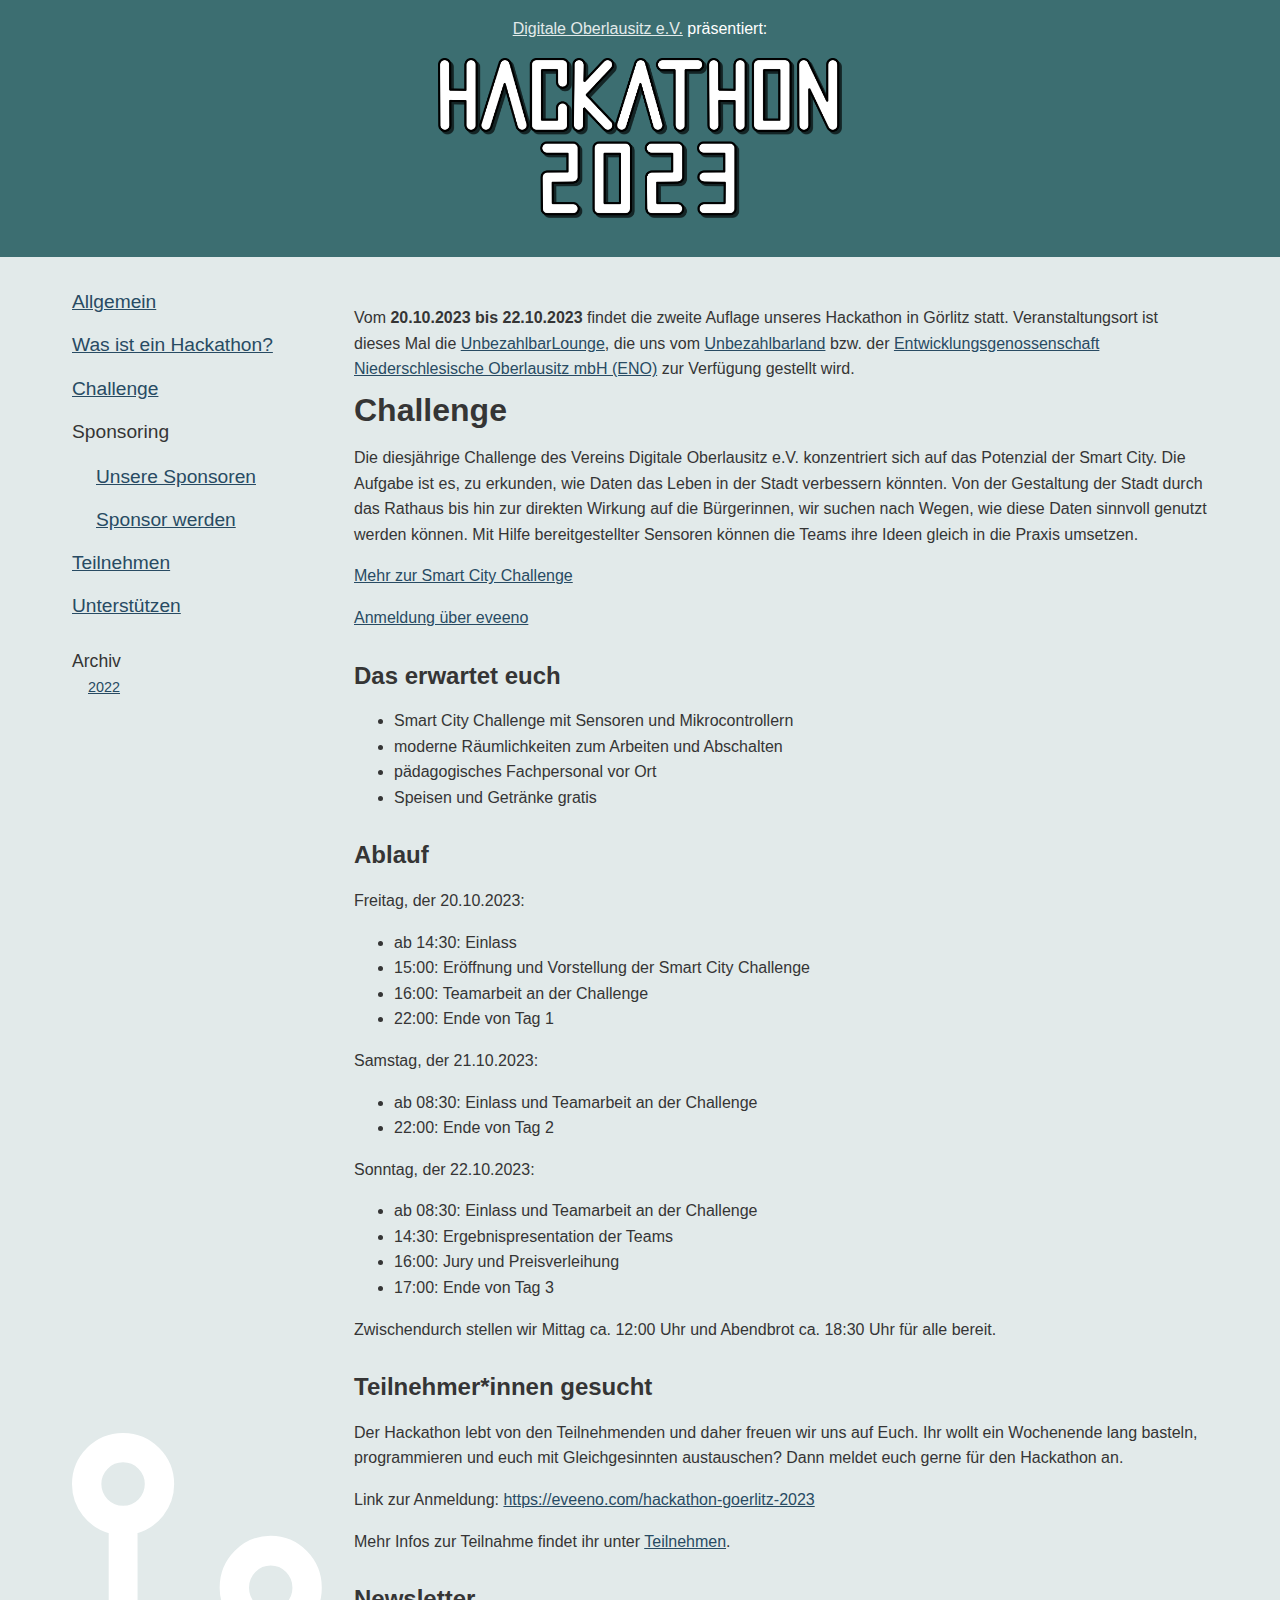
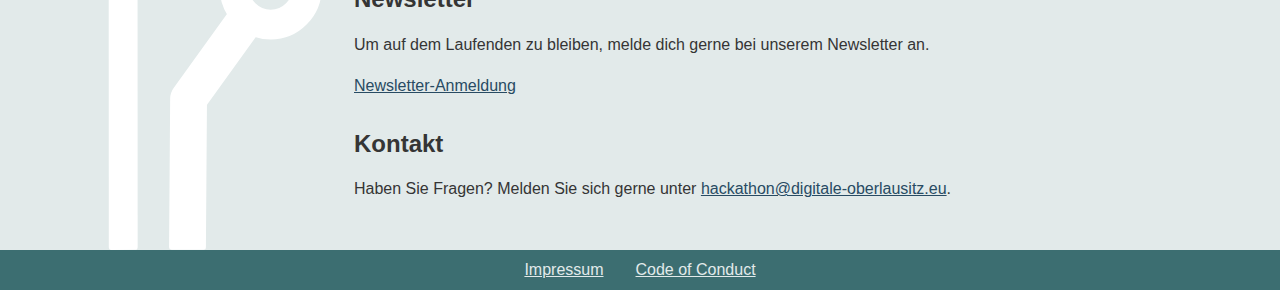
==== index.html @ 3fb42a86 "Deploying to gh-pages from @ DigitaleOberlausitz/hackathon-2023@79c9c4879d180aaaa9f1398568fb7ecb8060" ====
<!DOCTYPE html><html><head><meta charSet="utf-8"/><meta http-equiv="x-ua-compatible" content="ie=edge"/><meta name="viewport" content="width=device-width, initial-scale=1, shrink-to-fit=no"/><meta name="generator" content="Gatsby 5.12.4"/><style data-href="/styles.0b85fcdc86ce0130b034.css" data-identity="gatsby-global-css">.navbar{background-image:url(/leiterbahnen.svg);background-position:bottom;background-repeat:no-repeat}.navbar ul{margin:0;padding:0}.navbar li{list-style:none;margin-bottom:.3em}.navbar a{display:block;font-size:1.2em;height:2em}.navbar li>p{font-size:1.2em;margin-top:0}.navbar li>ul>li{margin-left:1.5em}.navbar .archive a{font-size:.9em}.navbar .archive p{font-size:1.1em;margin-bottom:0}.navbar .archive ul{margin-left:1em}@font-face{font-display:swap;font-family:Roboto Mono;font-style:normal;font-weight:100;src:local("Roboto Mono Thin "),local("Roboto Mono-Thin"),url(/static/roboto-mono-latin-100-7f7e9cd596438fea4b02e3c9b21a92b5.woff2) format("woff2"),url(/static/roboto-mono-latin-100-da65dcd09cdc4863ece2402e959bfe70.woff) format("woff")}@font-face{font-display:swap;font-family:Roboto Mono;font-style:italic;font-weight:100;src:local("Roboto Mono Thin italic"),local("Roboto Mono-Thinitalic"),url(/static/roboto-mono-latin-100italic-d97850bb044fb5584361aa00e3c596f6.woff2) format("woff2"),url(/static/roboto-mono-latin-100italic-16b1558858fe1064b5af8cc6c1c4dbf3.woff) format("woff")}@font-face{font-display:swap;font-family:Roboto Mono;font-style:normal;font-weight:200;src:local("Roboto Mono Extra Light "),local("Roboto Mono-Extra Light"),url(/static/roboto-mono-latin-200-969a44e1b6fc26105bd6fc5cc0c9a3bd.woff2) format("woff2"),url(/static/roboto-mono-latin-200-640f8692dc49a19f15412c3d3cf7ff2f.woff) format("woff")}@font-face{font-display:swap;font-family:Roboto Mono;font-style:italic;font-weight:200;src:local("Roboto Mono Extra Light italic"),local("Roboto Mono-Extra Lightitalic"),url(/static/roboto-mono-latin-200italic-9216be4e13fe7dbe70efe51c7872b1f0.woff2) format("woff2"),url(/static/roboto-mono-latin-200italic-ca100b2be6274105bb160594a4c984e4.woff) format("woff")}@font-face{font-display:swap;font-family:Roboto Mono;font-style:normal;font-weight:300;src:local("Roboto Mono Light "),local("Roboto Mono-Light"),url(/static/roboto-mono-latin-300-bfe6eaec56c141a0bd7227262d1e249e.woff2) format("woff2"),url(/static/roboto-mono-latin-300-2900d24e7347deaf65cd76c5294d5bc4.woff) format("woff")}@font-face{font-display:swap;font-family:Roboto Mono;font-style:italic;font-weight:300;src:local("Roboto Mono Light italic"),local("Roboto Mono-Lightitalic"),url(/static/roboto-mono-latin-300italic-cc9e42999888377183f88eb10cf2919d.woff2) format("woff2"),url(/static/roboto-mono-latin-300italic-24a9d3bbf9b715214bf5e83e33574b56.woff) format("woff")}@font-face{font-display:swap;font-family:Roboto Mono;font-style:normal;font-weight:400;src:local("Roboto Mono Regular "),local("Roboto Mono-Regular"),url(/static/roboto-mono-latin-400-535bc89d4af715503b01afd761501e58.woff2) format("woff2"),url(/static/roboto-mono-latin-400-498042b7fe9cd07b4fd11a0965093e55.woff) format("woff")}@font-face{font-display:swap;font-family:Roboto Mono;font-style:italic;font-weight:400;src:local("Roboto Mono Regular italic"),local("Roboto Mono-Regularitalic"),url(/static/roboto-mono-latin-400italic-b39a11f9a6107e57a21f0c399cd3218b.woff2) format("woff2"),url(/static/roboto-mono-latin-400italic-1ce08cfde36c0d81af5b60c1a4ab895e.woff) format("woff")}@font-face{font-display:swap;font-family:Roboto Mono;font-style:normal;font-weight:500;src:local("Roboto Mono Medium "),local("Roboto Mono-Medium"),url(/static/roboto-mono-latin-500-c1f17364fee75703a7eefdc41120adcc.woff2) format("woff2"),url(/static/roboto-mono-latin-500-2ed4651232a34d737777674fb9b2dbf7.woff) format("woff")}@font-face{font-display:swap;font-family:Roboto Mono;font-style:italic;font-weight:500;src:local("Roboto Mono Medium italic"),local("Roboto Mono-Mediumitalic"),url(/static/roboto-mono-latin-500italic-51aa168dd4ba03bd83f0a799c11a705d.woff2) format("woff2"),url(/static/roboto-mono-latin-500italic-79f21d796f266ce0ea70e74a7fc7b11b.woff) format("woff")}@font-face{font-display:swap;font-family:Roboto Mono;font-style:normal;font-weight:600;src:local("Roboto Mono SemiBold "),local("Roboto Mono-SemiBold"),url(/static/roboto-mono-latin-600-ff2c5c919a01e9ddda8532d1a8bbb4c9.woff2) format("woff2"),url(/static/roboto-mono-latin-600-bbbf6951525a78fff340f2c42c3ba853.woff) format("woff")}@font-face{font-display:swap;font-family:Roboto Mono;font-style:italic;font-weight:600;src:local("Roboto Mono SemiBold italic"),local("Roboto Mono-SemiBolditalic"),url(/static/roboto-mono-latin-600italic-53b43867955fbecc811a82030cefe8a4.woff2) format("woff2"),url(/static/roboto-mono-latin-600italic-213eedde97d22010287cf492a821e563.woff) format("woff")}@font-face{font-display:swap;font-family:Roboto Mono;font-style:normal;font-weight:700;src:local("Roboto Mono Bold "),local("Roboto Mono-Bold"),url(/static/roboto-mono-latin-700-c5c3959c04004102ea46462160ada846.woff2) format("woff2"),url(/static/roboto-mono-latin-700-eba647ae67ba7dc20f05d588ba823ded.woff) format("woff")}@font-face{font-display:swap;font-family:Roboto Mono;font-style:italic;font-weight:700;src:local("Roboto Mono Bold italic"),local("Roboto Mono-Bolditalic"),url(/static/roboto-mono-latin-700italic-bc628a95b5026af0df2ce793f7d71106.woff2) format("woff2"),url(/static/roboto-mono-latin-700italic-bf4b4e73015a3066da91b7f394a6ff70.woff) format("woff")}:root{--color-light:#fff;--color-light-medium:#e2eaea;--color-medium:#c4d4d4;--color-highlight-medium:#3c6e71;--color-highlight-dark:#284b63;--color-dark:#353535;--color-bg:var(--color-light);--color-bg-content:var(--color-light-medium);--color-font-dark:var(--color-dark);--color-font-light:#fff;--color-link-dark:var(--color-highlight-dark);--color-link-dark-hover:var(--color-dark);--color-link-light:var(--color-light-medium);--color-link-light-hover:var(--color-medium)}html{overflow-y:scroll}body{-webkit-font-smoothing:antialiased;-moz-osx-font-smoothing:grayscale;background-color:var(--color-bg-content);color:var(--color-font-dark);font-family:-apple-system,BlinkMacSystemFont,Segoe UI,Roboto,Oxygen,Ubuntu,Cantarell,Fira Sans,Droid Sans,Helvetica Neue,sans-serif;height:100vh;line-height:160%;margin:0}a{color:var(--color-link-dark)}a:hover{color:var(--color-link-dark-hover)}code{font-family:source-code-pro,Menlo,Monaco,Consolas,Courier New,monospace}h1{margin-top:0}h2,h3,h4,h5,h6{margin-top:2rem}.App{display:flex;flex-direction:column;height:100vh}.dark{background-color:var(--color-highlight-medium);color:var(--color-font-light)}.dark a{color:var(--color-link-light)}.dark a:hover{color:var(--color-link-light-hover)}.header{padding-bottom:var(--common-space)}.title{text-align:center}.title p a{text-decoration:underline}.title a{text-decoration:none}.title #hackathon-logo{height:10em}.content{background-color:var(--color-bg-content);color:var(--color-font-dark);flex-grow:1;padding:var(--common-space)}.Markdown{display:inline-block;height:100%}#hackathon_headline{height:150px}.navbar{margin-left:var(--common-space);margin-top:var(--common-space)}.footer,.footer-content{align-items:center;display:flex}.footer{flex-direction:column;width:100%}.footer-content>a{margin-left:1rem;margin-right:1rem}@media screen and (max-width:800px){.App{--common-space:0.5em}.header{align-items:center;display:flex;flex-direction:column;padding-bottom:var(--common-space);width:100%}.navbar{background:none!important}.footer-content{height:2em}}@media screen and (min-width:800px){.App{--common-space:2em}.header{align-items:center;display:flex;flex-direction:column;width:100%}.main{display:flex;flex-grow:1;margin-left:auto;margin-right:auto;max-width:1200px;width:min(1200px,100%)}.navbar{min-width:250px}.footer-content{height:2.5em}}.SponsoringContractForm{display:grid;grid-template-columns:16rem 1fr}.SponsoringContractForm div{margin:.5rem}.SponsoringContractForm .label{text-align:right}.SponsoringContractForm input,.SponsoringContractForm select,.SponsoringContractForm textarea{width:100%}.SponsoringContractForm button{padding:.5rem}.SponsoringContractForm .ziszoshyfgonpumkyn{position:absolute;right:10000px}.sponsor-details{border-bottom:1px solid #ccc;margin-bottom:4em;margin-left:2em}.sponsor-details a{text-decoration:none}.sponsor-details p{font-size:1.5em;margin-top:.5em}.sponsor-details img{max-height:150px;max-width:400px}.sponsor-overview{margin-top:4em}.sponsor-overview h2{margin-bottom:1.5em}</style><style>.gatsby-image-wrapper{position:relative;overflow:hidden}.gatsby-image-wrapper picture.object-fit-polyfill{position:static!important}.gatsby-image-wrapper img{bottom:0;height:100%;left:0;margin:0;max-width:none;padding:0;position:absolute;right:0;top:0;width:100%;object-fit:cover}.gatsby-image-wrapper [data-main-image]{opacity:0;transform:translateZ(0);transition:opacity .25s linear;will-change:opacity}.gatsby-image-wrapper-constrained{display:inline-block;vertical-align:top}</style><noscript><style>.gatsby-image-wrapper noscript [data-main-image]{opacity:1!important}.gatsby-image-wrapper [data-placeholder-image]{opacity:0!important}</style></noscript><script type="module">const e="undefined"!=typeof HTMLImageElement&&"loading"in HTMLImageElement.prototype;e&&document.body.addEventListener("load",(function(e){const t=e.target;if(void 0===t.dataset.mainImage)return;if(void 0===t.dataset.gatsbyImageSsr)return;let a=null,n=t;for(;null===a&&n;)void 0!==n.parentNode.dataset.gatsbyImageWrapper&&(a=n.parentNode),n=n.parentNode;const o=a.querySelector("[data-placeholder-image]"),r=new Image;r.src=t.currentSrc,r.decode().catch((()=>{})).then((()=>{t.style.opacity=1,o&&(o.style.opacity=0,o.style.transition="opacity 500ms linear")}))}),!0);</script><link rel="sitemap" type="application/xml" href="/sitemap-index.xml"/><link rel="icon" href="/favicon-32x32.png?v=abb364b8c35ab5cf0e21416b8a2cde4a" type="image/png"/><link rel="manifest" href="/manifest.webmanifest" crossorigin="anonymous"/><link rel="apple-touch-icon" sizes="48x48" href="/icons/icon-48x48.png?v=abb364b8c35ab5cf0e21416b8a2cde4a"/><link rel="apple-touch-icon" sizes="72x72" href="/icons/icon-72x72.png?v=abb364b8c35ab5cf0e21416b8a2cde4a"/><link rel="apple-touch-icon" sizes="96x96" href="/icons/icon-96x96.png?v=abb364b8c35ab5cf0e21416b8a2cde4a"/><link rel="apple-touch-icon" sizes="144x144" href="/icons/icon-144x144.png?v=abb364b8c35ab5cf0e21416b8a2cde4a"/><link rel="apple-touch-icon" sizes="192x192" href="/icons/icon-192x192.png?v=abb364b8c35ab5cf0e21416b8a2cde4a"/><link rel="apple-touch-icon" sizes="256x256" href="/icons/icon-256x256.png?v=abb364b8c35ab5cf0e21416b8a2cde4a"/><link rel="apple-touch-icon" sizes="384x384" href="/icons/icon-384x384.png?v=abb364b8c35ab5cf0e21416b8a2cde4a"/><link rel="apple-touch-icon" sizes="512x512" href="/icons/icon-512x512.png?v=abb364b8c35ab5cf0e21416b8a2cde4a"/><title data-gatsby-head="true">Home</title></head><body><div id="___gatsby"><div style="outline:none" tabindex="-1" id="gatsby-focus-wrapper"><div class="App"><div class="header dark"><div class="title"><p><a href="https://www.digitale-oberlausitz.eu">Digitale Oberlausitz e.V.</a> präsentiert:</p><a aria-current="page" class="" href="/"><img id="hackathon-logo" alt="Hackathon 2023 Home" src="/hackathon2023-schriftzug.svg"/></a></div></div><div class="main"><div class="navbar"><ul><li><a aria-current="page" class="" href="/">Allgemein</a></li><li><a href="/what-is-a-hackathon/">Was ist ein Hackathon?</a></li><li><a href="/challenges/">Challenge</a></li><li><p>Sponsoring</p><ul><li><a href="/sponsors/">Unsere Sponsoren</a></li><li><a href="/sponsoring/">Sponsor werden</a></li></ul></li><li><a href="/participate/">Teilnehmen</a></li><li><a href="/support/">Unterstützen</a></li></ul><div class="archive"><p>Archiv</p><ul><li><a href="https://hackathon2022.digitale-oberlausitz.eu">2022</a></li></ul></div></div><main class="content"><div><p>Vom <strong>20.10.2023 bis 22.10.2023</strong> findet die zweite Auflage unseres Hackathon in Görlitz statt. Veranstaltungsort ist
dieses Mal die <a href="https://unbezahlbar.land/lounge">UnbezahlbarLounge</a>, die uns vom
<a href="https://unbezahlbar.land/">Unbezahlbarland</a> bzw. der
<a href="https://wirtschaft-goerlitz.de/">Entwicklungsgenossenschaft Niederschlesische Oberlausitz mbH (ENO)</a> zur Verfügung
gestellt wird.</p>
<h1>Challenge</h1>
<p>Die diesjährige Challenge des Vereins Digitale Oberlausitz e.V. konzentriert sich auf das Potenzial der Smart City. Die Aufgabe ist es, zu erkunden, wie Daten das Leben in der Stadt verbessern könnten. Von der Gestaltung der Stadt durch das Rathaus bis hin zur direkten Wirkung auf die Bürgerinnen, wir suchen nach Wegen, wie diese Daten sinnvoll genutzt werden können. Mit Hilfe bereitgestellter Sensoren können die Teams ihre Ideen gleich in die Praxis umsetzen.</p>
<p><a href="/challenges">Mehr zur Smart City Challenge</a></p>
<p><a href="https://eveeno.com/hackathon-goerlitz-2023">Anmeldung über eveeno</a></p>
<h2>Das erwartet euch</h2>
<ul>
<li>Smart City Challenge mit Sensoren und Mikrocontrollern</li>
<li>moderne Räumlichkeiten zum Arbeiten und Abschalten</li>
<li>pädagogisches Fachpersonal vor Ort</li>
<li>Speisen und Getränke gratis</li>
</ul>
<h2>Ablauf</h2>
<p>Freitag, der 20.10.2023:</p>
<ul>
<li>ab 14:30: Einlass</li>
<li>15:00: Eröffnung und Vorstellung der Smart City Challenge</li>
<li>16:00: Teamarbeit an der Challenge</li>
<li>22:00: Ende von Tag 1</li>
</ul>
<p>Samstag, der 21.10.2023:</p>
<ul>
<li>ab 08:30: Einlass und Teamarbeit an der Challenge</li>
<li>22:00: Ende von Tag 2</li>
</ul>
<p>Sonntag, der 22.10.2023:</p>
<ul>
<li>ab 08:30: Einlass und Teamarbeit an der Challenge</li>
<li>14:30: Ergebnispresentation der Teams</li>
<li>16:00: Jury und Preisverleihung</li>
<li>17:00: Ende von Tag 3</li>
</ul>
<p>Zwischendurch stellen wir Mittag ca. 12:00 Uhr und Abendbrot ca. 18:30 Uhr für alle bereit.</p>
<h2>Teilnehmer*innen gesucht</h2>
<p>Der Hackathon lebt von den Teilnehmenden und daher freuen wir uns auf Euch. Ihr wollt ein Wochenende lang basteln,
programmieren und euch mit Gleichgesinnten austauschen? Dann meldet euch gerne für den Hackathon an.</p>
<p>Link zur Anmeldung: <a href="https://eveeno.com/hackathon-goerlitz-2023">https://eveeno.com/hackathon-goerlitz-2023</a></p>
<p>Mehr Infos zur Teilnahme findet ihr unter <a href="/participate">Teilnehmen</a>.</p>
<h2>Newsletter</h2>
<p>Um auf dem Laufenden zu bleiben, melde dich gerne bei unserem Newsletter an.</p>
<p><a href="https://mailchi.mp/26ea828e4a83/newsletter-hackathon">Newsletter-Anmeldung</a></p>
<h2>Kontakt</h2>
<p>Haben Sie Fragen? Melden Sie sich gerne unter
<a href="mailto:hackathon@digitale-oberlausitz.eu">hackathon@digitale-oberlausitz.eu</a>.</p></div></main></div><div class="footer dark"><div class="footer-content"><a href="/impressum/">Impressum</a><a href="/code-of-conduct/">Code of Conduct</a></div></div></div></div><div id="gatsby-announcer" style="position:absolute;top:0;width:1px;height:1px;padding:0;overflow:hidden;clip:rect(0, 0, 0, 0);white-space:nowrap;border:0" aria-live="assertive" aria-atomic="true"></div></div><script id="gatsby-script-loader">/*<![CDATA[*/window.pagePath="/";/*]]>*/</script><!-- slice-start id="_gatsby-scripts-1" -->
          <script
            id="gatsby-chunk-mapping"
          >
            window.___chunkMapping="{\"app\":[\"/app-ab08988e958911e947ce.js\"],\"component---src-pages-404-tsx\":[\"/component---src-pages-404-tsx-eeb9b9e1030da69687a2.js\"],\"component---src-pages-markdown-remark-frontmatter-slug-tsx\":[\"/component---src-pages-markdown-remark-frontmatter-slug-tsx-869ce36609fd9b91edef.js\"],\"component---src-pages-sponsoring-tsx\":[\"/component---src-pages-sponsoring-tsx-2167eff42ae04c4696bc.js\"],\"component---src-pages-sponsors-tsx\":[\"/component---src-pages-sponsors-tsx-dbf1e0f964de7a55729f.js\"]}";
          </script>
        <script>window.___webpackCompilationHash="f738402d5540a854550d";</script><script src="/webpack-runtime-9e0f865847a0d5c35f02.js" async></script><script src="/framework-be363babb05343732aa1.js" async></script><script src="/app-ab08988e958911e947ce.js" async></script><!-- slice-end id="_gatsby-scripts-1" --></body></html>
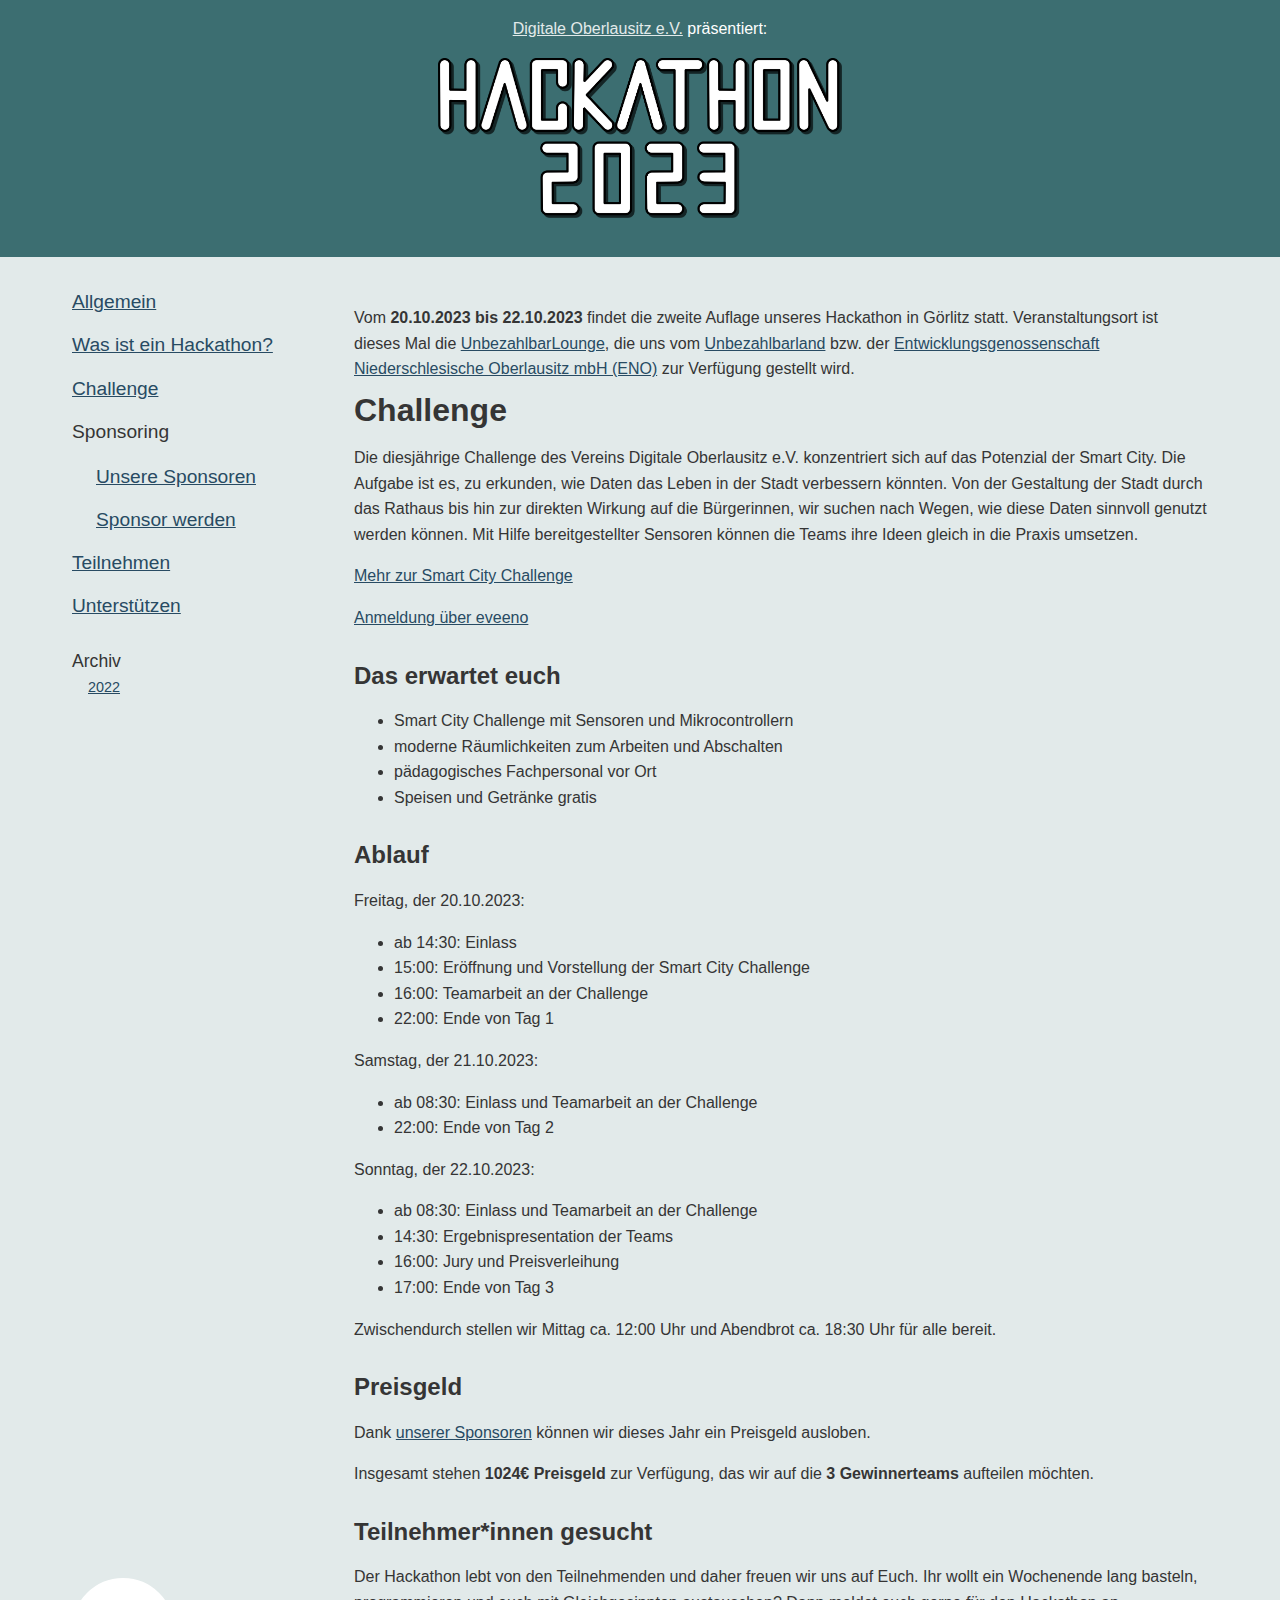
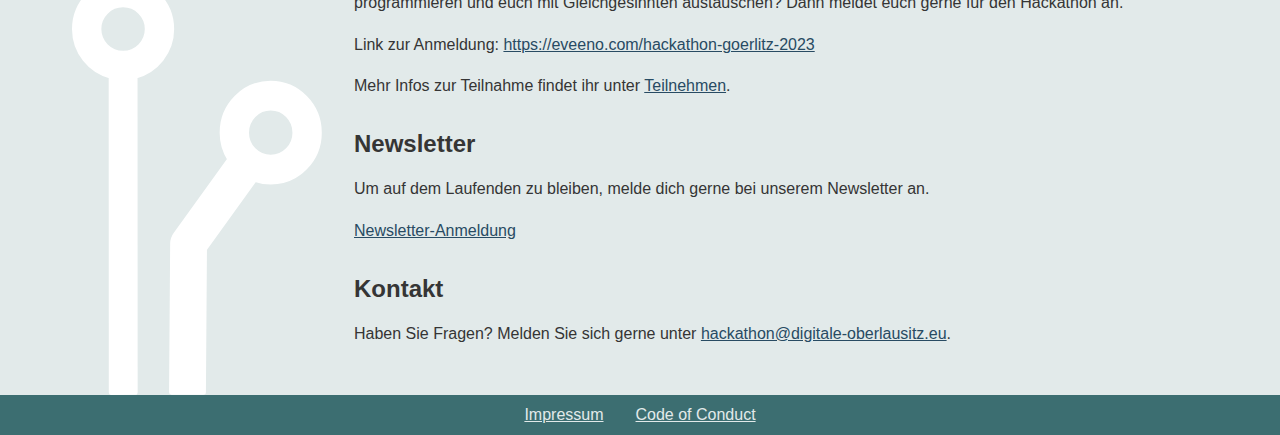
==== commit 78bfaa01: "Deploying to gh-pages from @ DigitaleOberlausitz/hackathon-2023@05f51297e3b5f7698b285b09d349e104e1b0" ====
--- a/index.html
+++ b/index.html
@@ -35,6 +35,9 @@
 <li>17:00: Ende von Tag 3</li>
 </ul>
 <p>Zwischendurch stellen wir Mittag ca. 12:00 Uhr und Abendbrot ca. 18:30 Uhr für alle bereit.</p>
+<h2>Preisgeld</h2>
+<p>Dank <a href="/sponsors">unserer Sponsoren</a> können wir dieses Jahr ein Preisgeld ausloben.</p>
+<p>Insgesamt stehen <strong>1024€ Preisgeld</strong> zur Verfügung, das wir auf die <strong>3 Gewinnerteams</strong> aufteilen möchten.</p>
 <h2>Teilnehmer*innen gesucht</h2>
 <p>Der Hackathon lebt von den Teilnehmenden und daher freuen wir uns auf Euch. Ihr wollt ein Wochenende lang basteln,
 programmieren und euch mit Gleichgesinnten austauschen? Dann meldet euch gerne für den Hackathon an.</p>
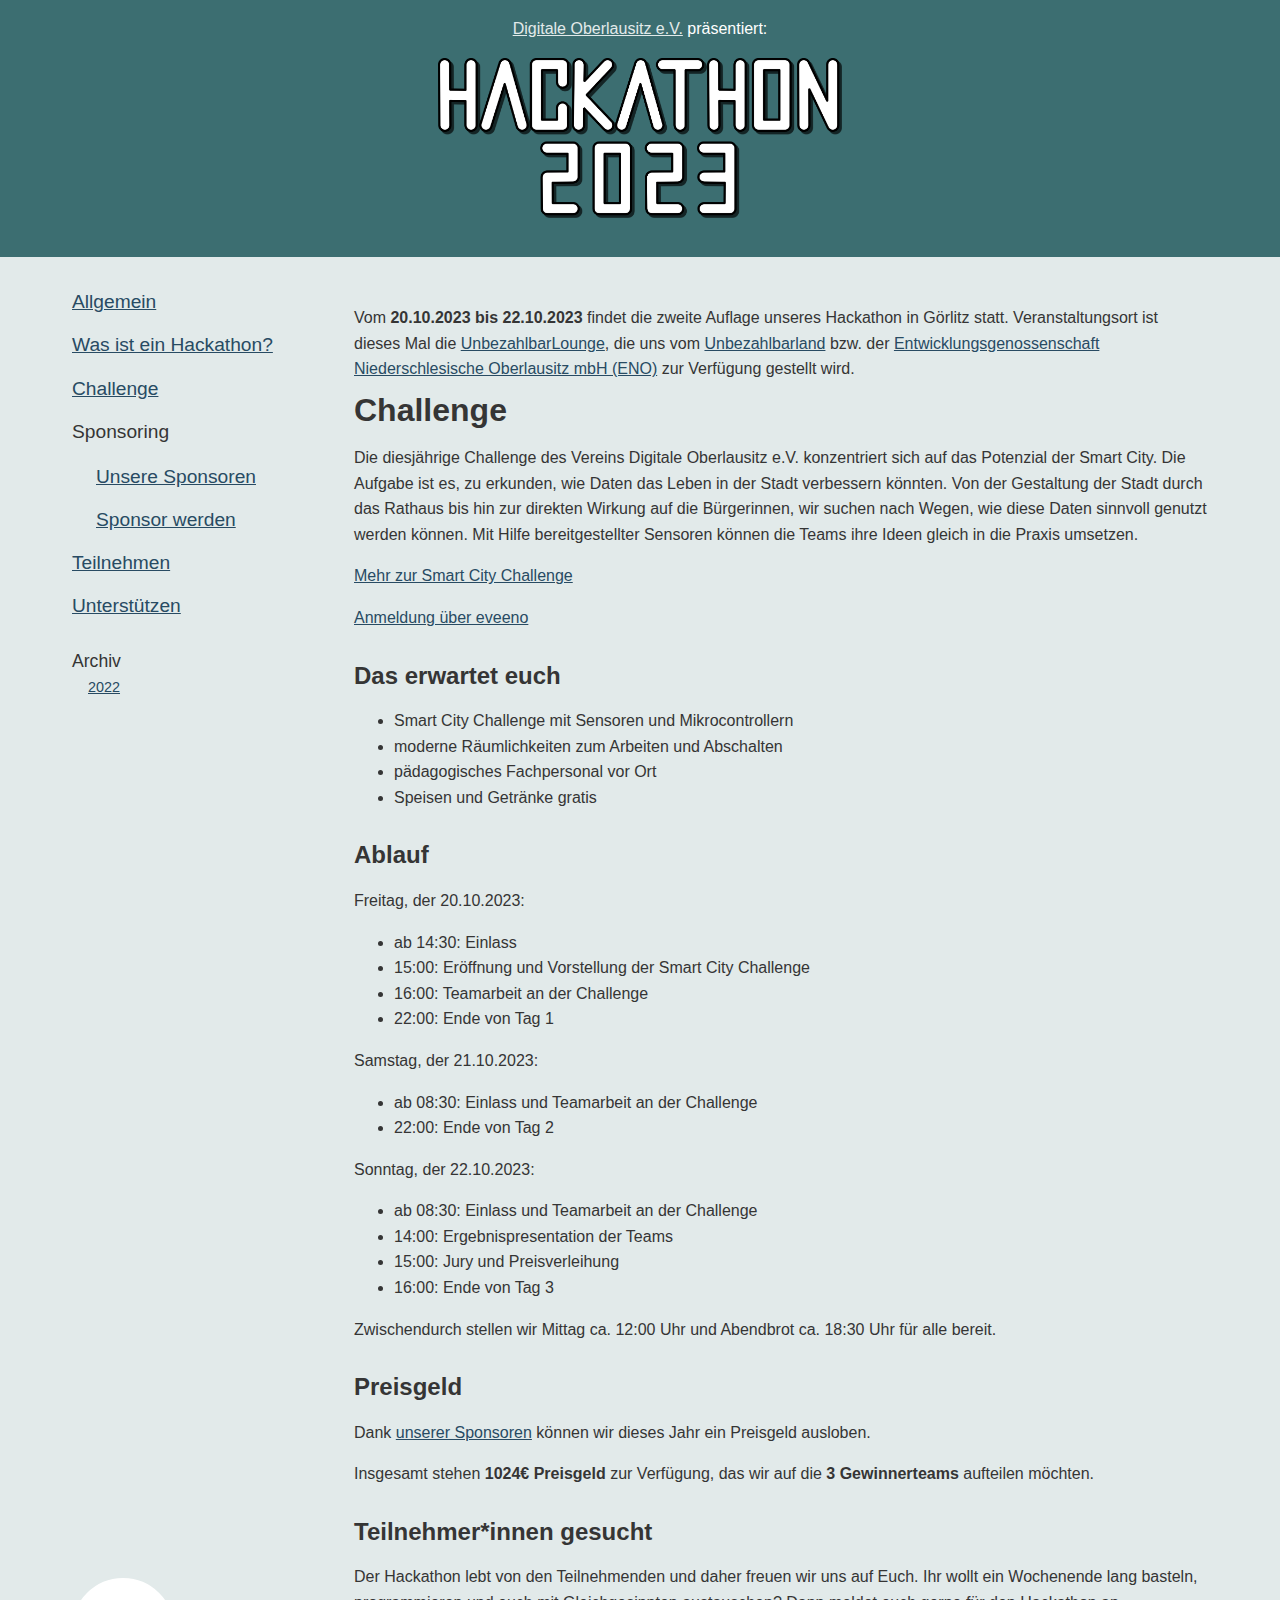
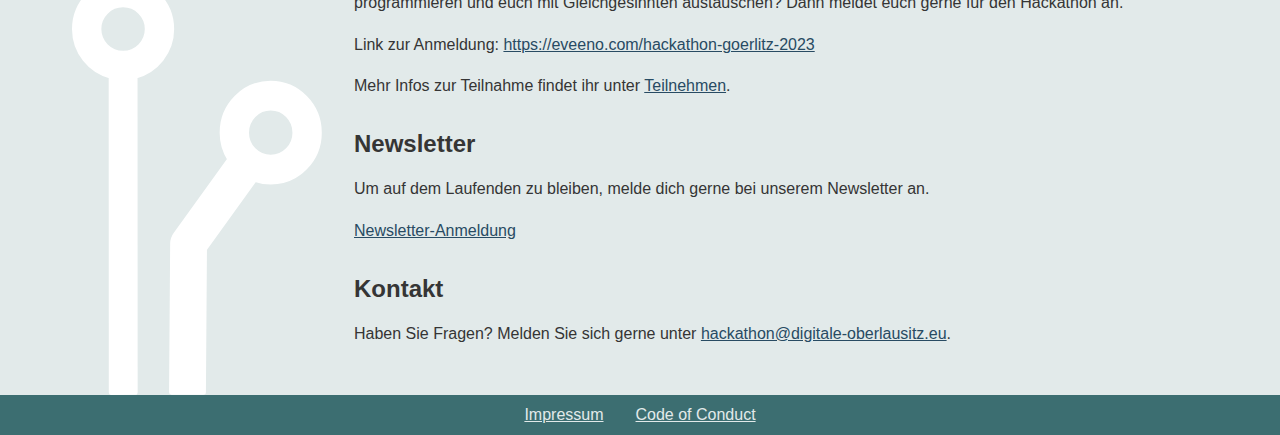
==== commit 7af4d374: "Deploying to gh-pages from @ DigitaleOberlausitz/hackathon-2023@4d394b2f3dc288d5246c0fba13e78a0b25d5" ====
--- a/index.html
+++ b/index.html
@@ -30,9 +30,9 @@
 <p>Sonntag, der 22.10.2023:</p>
 <ul>
 <li>ab 08:30: Einlass und Teamarbeit an der Challenge</li>
-<li>14:30: Ergebnispresentation der Teams</li>
-<li>16:00: Jury und Preisverleihung</li>
-<li>17:00: Ende von Tag 3</li>
+<li>14:00: Ergebnispresentation der Teams</li>
+<li>15:00: Jury und Preisverleihung</li>
+<li>16:00: Ende von Tag 3</li>
 </ul>
 <p>Zwischendurch stellen wir Mittag ca. 12:00 Uhr und Abendbrot ca. 18:30 Uhr für alle bereit.</p>
 <h2>Preisgeld</h2>
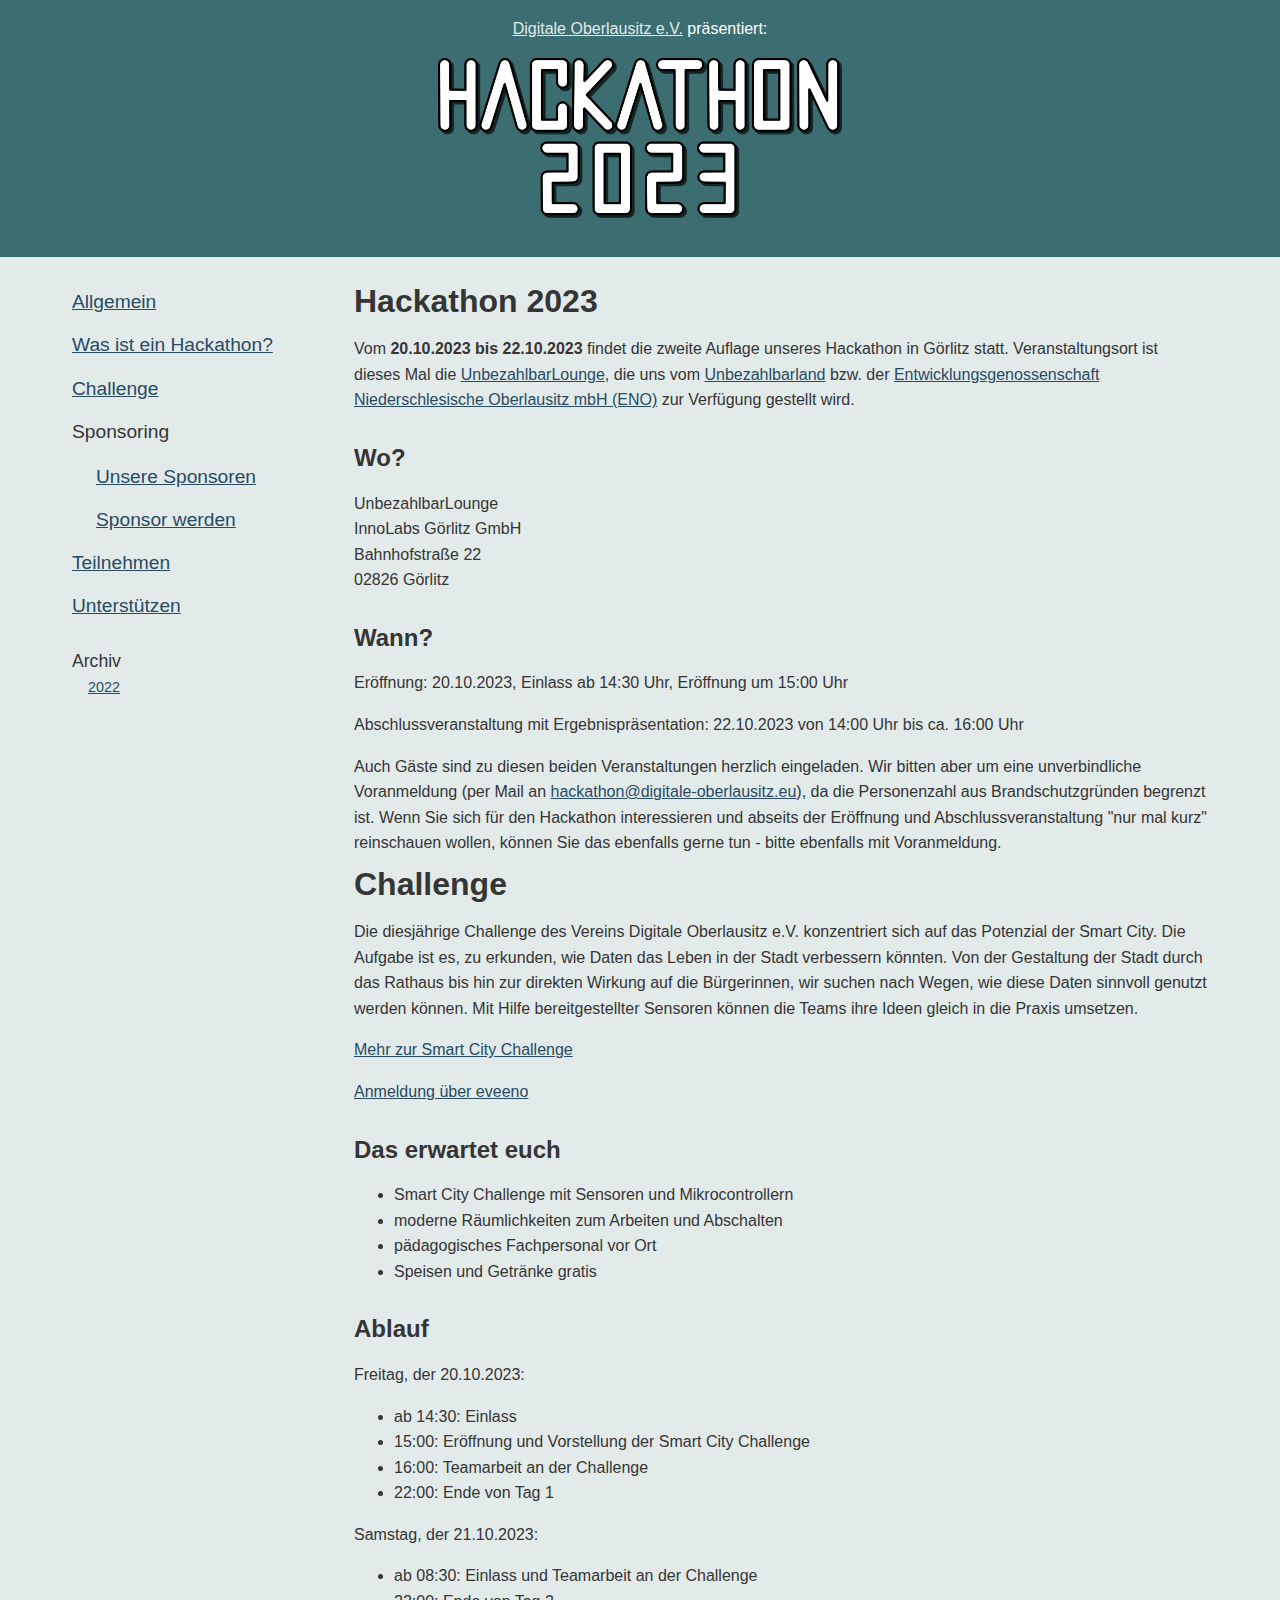
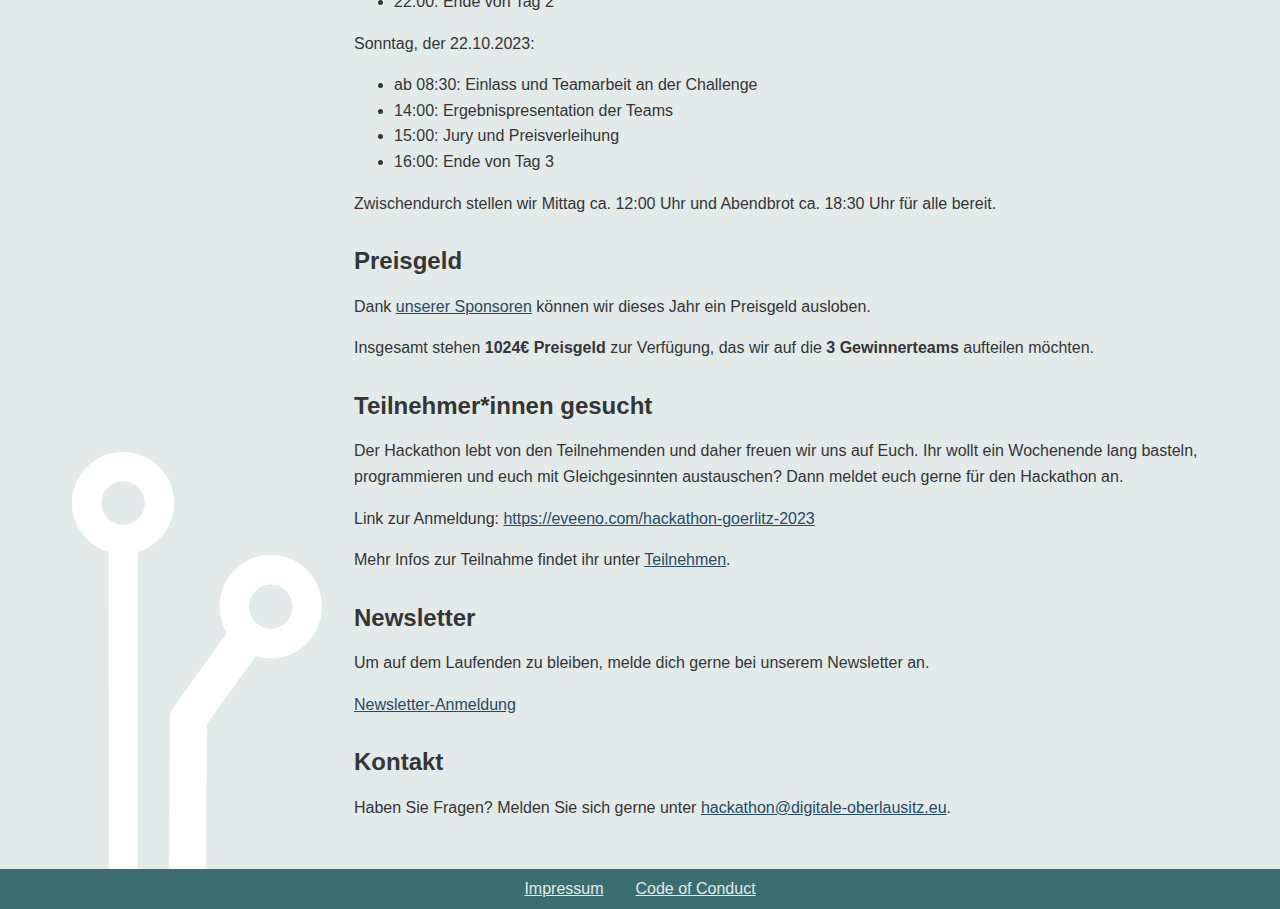
==== commit 56f283a8: "Deploying to gh-pages from @ DigitaleOberlausitz/hackathon-2023@c37e0b47e7a3625faebb4f62afdc14eb3de5" ====
--- a/index.html
+++ b/index.html
@@ -1,10 +1,27 @@
-<!DOCTYPE html><html><head><meta charSet="utf-8"/><meta http-equiv="x-ua-compatible" content="ie=edge"/><meta name="viewport" content="width=device-width, initial-scale=1, shrink-to-fit=no"/><meta name="generator" content="Gatsby 5.12.4"/><style data-href="/styles.0b85fcdc86ce0130b034.css" data-identity="gatsby-global-css">.navbar{background-image:url(/leiterbahnen.svg);background-position:bottom;background-repeat:no-repeat}.navbar ul{margin:0;padding:0}.navbar li{list-style:none;margin-bottom:.3em}.navbar a{display:block;font-size:1.2em;height:2em}.navbar li>p{font-size:1.2em;margin-top:0}.navbar li>ul>li{margin-left:1.5em}.navbar .archive a{font-size:.9em}.navbar .archive p{font-size:1.1em;margin-bottom:0}.navbar .archive ul{margin-left:1em}@font-face{font-display:swap;font-family:Roboto Mono;font-style:normal;font-weight:100;src:local("Roboto Mono Thin "),local("Roboto Mono-Thin"),url(/static/roboto-mono-latin-100-7f7e9cd596438fea4b02e3c9b21a92b5.woff2) format("woff2"),url(/static/roboto-mono-latin-100-da65dcd09cdc4863ece2402e959bfe70.woff) format("woff")}@font-face{font-display:swap;font-family:Roboto Mono;font-style:italic;font-weight:100;src:local("Roboto Mono Thin italic"),local("Roboto Mono-Thinitalic"),url(/static/roboto-mono-latin-100italic-d97850bb044fb5584361aa00e3c596f6.woff2) format("woff2"),url(/static/roboto-mono-latin-100italic-16b1558858fe1064b5af8cc6c1c4dbf3.woff) format("woff")}@font-face{font-display:swap;font-family:Roboto Mono;font-style:normal;font-weight:200;src:local("Roboto Mono Extra Light "),local("Roboto Mono-Extra Light"),url(/static/roboto-mono-latin-200-969a44e1b6fc26105bd6fc5cc0c9a3bd.woff2) format("woff2"),url(/static/roboto-mono-latin-200-640f8692dc49a19f15412c3d3cf7ff2f.woff) format("woff")}@font-face{font-display:swap;font-family:Roboto Mono;font-style:italic;font-weight:200;src:local("Roboto Mono Extra Light italic"),local("Roboto Mono-Extra Lightitalic"),url(/static/roboto-mono-latin-200italic-9216be4e13fe7dbe70efe51c7872b1f0.woff2) format("woff2"),url(/static/roboto-mono-latin-200italic-ca100b2be6274105bb160594a4c984e4.woff) format("woff")}@font-face{font-display:swap;font-family:Roboto Mono;font-style:normal;font-weight:300;src:local("Roboto Mono Light "),local("Roboto Mono-Light"),url(/static/roboto-mono-latin-300-bfe6eaec56c141a0bd7227262d1e249e.woff2) format("woff2"),url(/static/roboto-mono-latin-300-2900d24e7347deaf65cd76c5294d5bc4.woff) format("woff")}@font-face{font-display:swap;font-family:Roboto Mono;font-style:italic;font-weight:300;src:local("Roboto Mono Light italic"),local("Roboto Mono-Lightitalic"),url(/static/roboto-mono-latin-300italic-cc9e42999888377183f88eb10cf2919d.woff2) format("woff2"),url(/static/roboto-mono-latin-300italic-24a9d3bbf9b715214bf5e83e33574b56.woff) format("woff")}@font-face{font-display:swap;font-family:Roboto Mono;font-style:normal;font-weight:400;src:local("Roboto Mono Regular "),local("Roboto Mono-Regular"),url(/static/roboto-mono-latin-400-535bc89d4af715503b01afd761501e58.woff2) format("woff2"),url(/static/roboto-mono-latin-400-498042b7fe9cd07b4fd11a0965093e55.woff) format("woff")}@font-face{font-display:swap;font-family:Roboto Mono;font-style:italic;font-weight:400;src:local("Roboto Mono Regular italic"),local("Roboto Mono-Regularitalic"),url(/static/roboto-mono-latin-400italic-b39a11f9a6107e57a21f0c399cd3218b.woff2) format("woff2"),url(/static/roboto-mono-latin-400italic-1ce08cfde36c0d81af5b60c1a4ab895e.woff) format("woff")}@font-face{font-display:swap;font-family:Roboto Mono;font-style:normal;font-weight:500;src:local("Roboto Mono Medium "),local("Roboto Mono-Medium"),url(/static/roboto-mono-latin-500-c1f17364fee75703a7eefdc41120adcc.woff2) format("woff2"),url(/static/roboto-mono-latin-500-2ed4651232a34d737777674fb9b2dbf7.woff) format("woff")}@font-face{font-display:swap;font-family:Roboto Mono;font-style:italic;font-weight:500;src:local("Roboto Mono Medium italic"),local("Roboto Mono-Mediumitalic"),url(/static/roboto-mono-latin-500italic-51aa168dd4ba03bd83f0a799c11a705d.woff2) format("woff2"),url(/static/roboto-mono-latin-500italic-79f21d796f266ce0ea70e74a7fc7b11b.woff) format("woff")}@font-face{font-display:swap;font-family:Roboto Mono;font-style:normal;font-weight:600;src:local("Roboto Mono SemiBold "),local("Roboto Mono-SemiBold"),url(/static/roboto-mono-latin-600-ff2c5c919a01e9ddda8532d1a8bbb4c9.woff2) format("woff2"),url(/static/roboto-mono-latin-600-bbbf6951525a78fff340f2c42c3ba853.woff) format("woff")}@font-face{font-display:swap;font-family:Roboto Mono;font-style:italic;font-weight:600;src:local("Roboto Mono SemiBold italic"),local("Roboto Mono-SemiBolditalic"),url(/static/roboto-mono-latin-600italic-53b43867955fbecc811a82030cefe8a4.woff2) format("woff2"),url(/static/roboto-mono-latin-600italic-213eedde97d22010287cf492a821e563.woff) format("woff")}@font-face{font-display:swap;font-family:Roboto Mono;font-style:normal;font-weight:700;src:local("Roboto Mono Bold "),local("Roboto Mono-Bold"),url(/static/roboto-mono-latin-700-c5c3959c04004102ea46462160ada846.woff2) format("woff2"),url(/static/roboto-mono-latin-700-eba647ae67ba7dc20f05d588ba823ded.woff) format("woff")}@font-face{font-display:swap;font-family:Roboto Mono;font-style:italic;font-weight:700;src:local("Roboto Mono Bold italic"),local("Roboto Mono-Bolditalic"),url(/static/roboto-mono-latin-700italic-bc628a95b5026af0df2ce793f7d71106.woff2) format("woff2"),url(/static/roboto-mono-latin-700italic-bf4b4e73015a3066da91b7f394a6ff70.woff) format("woff")}:root{--color-light:#fff;--color-light-medium:#e2eaea;--color-medium:#c4d4d4;--color-highlight-medium:#3c6e71;--color-highlight-dark:#284b63;--color-dark:#353535;--color-bg:var(--color-light);--color-bg-content:var(--color-light-medium);--color-font-dark:var(--color-dark);--color-font-light:#fff;--color-link-dark:var(--color-highlight-dark);--color-link-dark-hover:var(--color-dark);--color-link-light:var(--color-light-medium);--color-link-light-hover:var(--color-medium)}html{overflow-y:scroll}body{-webkit-font-smoothing:antialiased;-moz-osx-font-smoothing:grayscale;background-color:var(--color-bg-content);color:var(--color-font-dark);font-family:-apple-system,BlinkMacSystemFont,Segoe UI,Roboto,Oxygen,Ubuntu,Cantarell,Fira Sans,Droid Sans,Helvetica Neue,sans-serif;height:100vh;line-height:160%;margin:0}a{color:var(--color-link-dark)}a:hover{color:var(--color-link-dark-hover)}code{font-family:source-code-pro,Menlo,Monaco,Consolas,Courier New,monospace}h1{margin-top:0}h2,h3,h4,h5,h6{margin-top:2rem}.App{display:flex;flex-direction:column;height:100vh}.dark{background-color:var(--color-highlight-medium);color:var(--color-font-light)}.dark a{color:var(--color-link-light)}.dark a:hover{color:var(--color-link-light-hover)}.header{padding-bottom:var(--common-space)}.title{text-align:center}.title p a{text-decoration:underline}.title a{text-decoration:none}.title #hackathon-logo{height:10em}.content{background-color:var(--color-bg-content);color:var(--color-font-dark);flex-grow:1;padding:var(--common-space)}.Markdown{display:inline-block;height:100%}#hackathon_headline{height:150px}.navbar{margin-left:var(--common-space);margin-top:var(--common-space)}.footer,.footer-content{align-items:center;display:flex}.footer{flex-direction:column;width:100%}.footer-content>a{margin-left:1rem;margin-right:1rem}@media screen and (max-width:800px){.App{--common-space:0.5em}.header{align-items:center;display:flex;flex-direction:column;padding-bottom:var(--common-space);width:100%}.navbar{background:none!important}.footer-content{height:2em}}@media screen and (min-width:800px){.App{--common-space:2em}.header{align-items:center;display:flex;flex-direction:column;width:100%}.main{display:flex;flex-grow:1;margin-left:auto;margin-right:auto;max-width:1200px;width:min(1200px,100%)}.navbar{min-width:250px}.footer-content{height:2.5em}}.SponsoringContractForm{display:grid;grid-template-columns:16rem 1fr}.SponsoringContractForm div{margin:.5rem}.SponsoringContractForm .label{text-align:right}.SponsoringContractForm input,.SponsoringContractForm select,.SponsoringContractForm textarea{width:100%}.SponsoringContractForm button{padding:.5rem}.SponsoringContractForm .ziszoshyfgonpumkyn{position:absolute;right:10000px}.sponsor-details{border-bottom:1px solid #ccc;margin-bottom:4em;margin-left:2em}.sponsor-details a{text-decoration:none}.sponsor-details p{font-size:1.5em;margin-top:.5em}.sponsor-details img{max-height:150px;max-width:400px}.sponsor-overview{margin-top:4em}.sponsor-overview h2{margin-bottom:1.5em}</style><style>.gatsby-image-wrapper{position:relative;overflow:hidden}.gatsby-image-wrapper picture.object-fit-polyfill{position:static!important}.gatsby-image-wrapper img{bottom:0;height:100%;left:0;margin:0;max-width:none;padding:0;position:absolute;right:0;top:0;width:100%;object-fit:cover}.gatsby-image-wrapper [data-main-image]{opacity:0;transform:translateZ(0);transition:opacity .25s linear;will-change:opacity}.gatsby-image-wrapper-constrained{display:inline-block;vertical-align:top}</style><noscript><style>.gatsby-image-wrapper noscript [data-main-image]{opacity:1!important}.gatsby-image-wrapper [data-placeholder-image]{opacity:0!important}</style></noscript><script type="module">const e="undefined"!=typeof HTMLImageElement&&"loading"in HTMLImageElement.prototype;e&&document.body.addEventListener("load",(function(e){const t=e.target;if(void 0===t.dataset.mainImage)return;if(void 0===t.dataset.gatsbyImageSsr)return;let a=null,n=t;for(;null===a&&n;)void 0!==n.parentNode.dataset.gatsbyImageWrapper&&(a=n.parentNode),n=n.parentNode;const o=a.querySelector("[data-placeholder-image]"),r=new Image;r.src=t.currentSrc,r.decode().catch((()=>{})).then((()=>{t.style.opacity=1,o&&(o.style.opacity=0,o.style.transition="opacity 500ms linear")}))}),!0);</script><link rel="sitemap" type="application/xml" href="/sitemap-index.xml"/><link rel="icon" href="/favicon-32x32.png?v=abb364b8c35ab5cf0e21416b8a2cde4a" type="image/png"/><link rel="manifest" href="/manifest.webmanifest" crossorigin="anonymous"/><link rel="apple-touch-icon" sizes="48x48" href="/icons/icon-48x48.png?v=abb364b8c35ab5cf0e21416b8a2cde4a"/><link rel="apple-touch-icon" sizes="72x72" href="/icons/icon-72x72.png?v=abb364b8c35ab5cf0e21416b8a2cde4a"/><link rel="apple-touch-icon" sizes="96x96" href="/icons/icon-96x96.png?v=abb364b8c35ab5cf0e21416b8a2cde4a"/><link rel="apple-touch-icon" sizes="144x144" href="/icons/icon-144x144.png?v=abb364b8c35ab5cf0e21416b8a2cde4a"/><link rel="apple-touch-icon" sizes="192x192" href="/icons/icon-192x192.png?v=abb364b8c35ab5cf0e21416b8a2cde4a"/><link rel="apple-touch-icon" sizes="256x256" href="/icons/icon-256x256.png?v=abb364b8c35ab5cf0e21416b8a2cde4a"/><link rel="apple-touch-icon" sizes="384x384" href="/icons/icon-384x384.png?v=abb364b8c35ab5cf0e21416b8a2cde4a"/><link rel="apple-touch-icon" sizes="512x512" href="/icons/icon-512x512.png?v=abb364b8c35ab5cf0e21416b8a2cde4a"/><title data-gatsby-head="true">Home</title></head><body><div id="___gatsby"><div style="outline:none" tabindex="-1" id="gatsby-focus-wrapper"><div class="App"><div class="header dark"><div class="title"><p><a href="https://www.digitale-oberlausitz.eu">Digitale Oberlausitz e.V.</a> präsentiert:</p><a aria-current="page" class="" href="/"><img id="hackathon-logo" alt="Hackathon 2023 Home" src="/hackathon2023-schriftzug.svg"/></a></div></div><div class="main"><div class="navbar"><ul><li><a aria-current="page" class="" href="/">Allgemein</a></li><li><a href="/what-is-a-hackathon/">Was ist ein Hackathon?</a></li><li><a href="/challenges/">Challenge</a></li><li><p>Sponsoring</p><ul><li><a href="/sponsors/">Unsere Sponsoren</a></li><li><a href="/sponsoring/">Sponsor werden</a></li></ul></li><li><a href="/participate/">Teilnehmen</a></li><li><a href="/support/">Unterstützen</a></li></ul><div class="archive"><p>Archiv</p><ul><li><a href="https://hackathon2022.digitale-oberlausitz.eu">2022</a></li></ul></div></div><main class="content"><div><p>Vom <strong>20.10.2023 bis 22.10.2023</strong> findet die zweite Auflage unseres Hackathon in Görlitz statt. Veranstaltungsort ist
+<!DOCTYPE html><html><head><meta charSet="utf-8"/><meta http-equiv="x-ua-compatible" content="ie=edge"/><meta name="viewport" content="width=device-width, initial-scale=1, shrink-to-fit=no"/><meta name="generator" content="Gatsby 5.12.4"/><style data-href="/styles.32f4fefcc07d02eb0711.css" data-identity="gatsby-global-css">.navbar{background-image:url(/leiterbahnen.svg);background-position:bottom;background-repeat:no-repeat}.navbar ul{margin:0;padding:0}.navbar li{list-style:none;margin-bottom:.3em}.navbar a{display:block;font-size:1.2em;height:2em}.navbar li>p{font-size:1.2em;margin-top:0}.navbar li>ul>li{margin-left:1.5em}.navbar .archive a{font-size:.9em}.navbar .archive p{font-size:1.1em;margin-bottom:0}.navbar .archive ul{margin-left:1em}@font-face{font-display:swap;font-family:Roboto Mono;font-style:normal;font-weight:100;src:local("Roboto Mono Thin "),local("Roboto Mono-Thin"),url(/static/roboto-mono-latin-100-7f7e9cd596438fea4b02e3c9b21a92b5.woff2) format("woff2"),url(/static/roboto-mono-latin-100-da65dcd09cdc4863ece2402e959bfe70.woff) format("woff")}@font-face{font-display:swap;font-family:Roboto Mono;font-style:italic;font-weight:100;src:local("Roboto Mono Thin italic"),local("Roboto Mono-Thinitalic"),url(/static/roboto-mono-latin-100italic-d97850bb044fb5584361aa00e3c596f6.woff2) format("woff2"),url(/static/roboto-mono-latin-100italic-16b1558858fe1064b5af8cc6c1c4dbf3.woff) format("woff")}@font-face{font-display:swap;font-family:Roboto Mono;font-style:normal;font-weight:200;src:local("Roboto Mono Extra Light "),local("Roboto Mono-Extra Light"),url(/static/roboto-mono-latin-200-969a44e1b6fc26105bd6fc5cc0c9a3bd.woff2) format("woff2"),url(/static/roboto-mono-latin-200-640f8692dc49a19f15412c3d3cf7ff2f.woff) format("woff")}@font-face{font-display:swap;font-family:Roboto Mono;font-style:italic;font-weight:200;src:local("Roboto Mono Extra Light italic"),local("Roboto Mono-Extra Lightitalic"),url(/static/roboto-mono-latin-200italic-9216be4e13fe7dbe70efe51c7872b1f0.woff2) format("woff2"),url(/static/roboto-mono-latin-200italic-ca100b2be6274105bb160594a4c984e4.woff) format("woff")}@font-face{font-display:swap;font-family:Roboto Mono;font-style:normal;font-weight:300;src:local("Roboto Mono Light "),local("Roboto Mono-Light"),url(/static/roboto-mono-latin-300-bfe6eaec56c141a0bd7227262d1e249e.woff2) format("woff2"),url(/static/roboto-mono-latin-300-2900d24e7347deaf65cd76c5294d5bc4.woff) format("woff")}@font-face{font-display:swap;font-family:Roboto Mono;font-style:italic;font-weight:300;src:local("Roboto Mono Light italic"),local("Roboto Mono-Lightitalic"),url(/static/roboto-mono-latin-300italic-cc9e42999888377183f88eb10cf2919d.woff2) format("woff2"),url(/static/roboto-mono-latin-300italic-24a9d3bbf9b715214bf5e83e33574b56.woff) format("woff")}@font-face{font-display:swap;font-family:Roboto Mono;font-style:normal;font-weight:400;src:local("Roboto Mono Regular "),local("Roboto Mono-Regular"),url(/static/roboto-mono-latin-400-535bc89d4af715503b01afd761501e58.woff2) format("woff2"),url(/static/roboto-mono-latin-400-498042b7fe9cd07b4fd11a0965093e55.woff) format("woff")}@font-face{font-display:swap;font-family:Roboto Mono;font-style:italic;font-weight:400;src:local("Roboto Mono Regular italic"),local("Roboto Mono-Regularitalic"),url(/static/roboto-mono-latin-400italic-b39a11f9a6107e57a21f0c399cd3218b.woff2) format("woff2"),url(/static/roboto-mono-latin-400italic-1ce08cfde36c0d81af5b60c1a4ab895e.woff) format("woff")}@font-face{font-display:swap;font-family:Roboto Mono;font-style:normal;font-weight:500;src:local("Roboto Mono Medium "),local("Roboto Mono-Medium"),url(/static/roboto-mono-latin-500-c1f17364fee75703a7eefdc41120adcc.woff2) format("woff2"),url(/static/roboto-mono-latin-500-2ed4651232a34d737777674fb9b2dbf7.woff) format("woff")}@font-face{font-display:swap;font-family:Roboto Mono;font-style:italic;font-weight:500;src:local("Roboto Mono Medium italic"),local("Roboto Mono-Mediumitalic"),url(/static/roboto-mono-latin-500italic-51aa168dd4ba03bd83f0a799c11a705d.woff2) format("woff2"),url(/static/roboto-mono-latin-500italic-79f21d796f266ce0ea70e74a7fc7b11b.woff) format("woff")}@font-face{font-display:swap;font-family:Roboto Mono;font-style:normal;font-weight:600;src:local("Roboto Mono SemiBold "),local("Roboto Mono-SemiBold"),url(/static/roboto-mono-latin-600-ff2c5c919a01e9ddda8532d1a8bbb4c9.woff2) format("woff2"),url(/static/roboto-mono-latin-600-bbbf6951525a78fff340f2c42c3ba853.woff) format("woff")}@font-face{font-display:swap;font-family:Roboto Mono;font-style:italic;font-weight:600;src:local("Roboto Mono SemiBold italic"),local("Roboto Mono-SemiBolditalic"),url(/static/roboto-mono-latin-600italic-53b43867955fbecc811a82030cefe8a4.woff2) format("woff2"),url(/static/roboto-mono-latin-600italic-213eedde97d22010287cf492a821e563.woff) format("woff")}@font-face{font-display:swap;font-family:Roboto Mono;font-style:normal;font-weight:700;src:local("Roboto Mono Bold "),local("Roboto Mono-Bold"),url(/static/roboto-mono-latin-700-c5c3959c04004102ea46462160ada846.woff2) format("woff2"),url(/static/roboto-mono-latin-700-eba647ae67ba7dc20f05d588ba823ded.woff) format("woff")}@font-face{font-display:swap;font-family:Roboto Mono;font-style:italic;font-weight:700;src:local("Roboto Mono Bold italic"),local("Roboto Mono-Bolditalic"),url(/static/roboto-mono-latin-700italic-bc628a95b5026af0df2ce793f7d71106.woff2) format("woff2"),url(/static/roboto-mono-latin-700italic-bf4b4e73015a3066da91b7f394a6ff70.woff) format("woff")}:root{--color-light:#fff;--color-light-medium:#e2eaea;--color-medium:#c4d4d4;--color-highlight-medium:#3c6e71;--color-highlight-dark:#284b63;--color-dark:#353535;--color-bg:var(--color-light);--color-bg-content:var(--color-light-medium);--color-font-dark:var(--color-dark);--color-font-light:#fff;--color-link-dark:var(--color-highlight-dark);--color-link-dark-hover:var(--color-dark);--color-link-light:var(--color-light-medium);--color-link-light-hover:var(--color-medium)}html{overflow-y:scroll}body{-webkit-font-smoothing:antialiased;-moz-osx-font-smoothing:grayscale;background-color:var(--color-bg-content);color:var(--color-font-dark);font-family:-apple-system,BlinkMacSystemFont,Segoe UI,Roboto,Oxygen,Ubuntu,Cantarell,Fira Sans,Droid Sans,Helvetica Neue,sans-serif;height:100vh;line-height:160%;margin:0}a{color:var(--color-link-dark)}a:hover{color:var(--color-link-dark-hover)}code{font-family:source-code-pro,Menlo,Monaco,Consolas,Courier New,monospace}h1{margin-top:0}h2,h3,h4,h5,h6{margin-top:2rem}.App{display:flex;flex-direction:column;height:100vh}.dark{background-color:var(--color-highlight-medium);color:var(--color-font-light)}.dark a{color:var(--color-link-light)}.dark a:hover{color:var(--color-link-light-hover)}.header{padding-bottom:var(--common-space)}.title{text-align:center}.title p a{text-decoration:underline}.title a{text-decoration:none}.title #hackathon-logo{height:10em}.content{background-color:var(--color-bg-content);color:var(--color-font-dark);flex-grow:1;padding:var(--common-space)}.Markdown{display:inline-block;height:100%}#hackathon_headline{height:150px}.navbar{margin-left:var(--common-space);margin-top:var(--common-space)}.footer,.footer-content{align-items:center;display:flex}.footer{flex-direction:column;width:100%}.footer-content>a{margin-left:1rem;margin-right:1rem}@media screen and (max-width:800px){.App{--common-space:0.5em}.header{align-items:center;display:flex;flex-direction:column;padding-bottom:var(--common-space);width:100%}.navbar{background:none!important}.footer-content{height:2em}}@media screen and (min-width:800px){.App{--common-space:2em}.header{align-items:center;display:flex;flex-direction:column;width:100%}.main{display:flex;flex-grow:1;margin-left:auto;margin-right:auto;max-width:1200px;width:min(1200px,100%)}.navbar{min-width:250px}.footer-content{height:2.5em}}.SponsoringContractForm{display:grid;grid-template-columns:16rem 1fr}.SponsoringContractForm div{margin:.5rem}.SponsoringContractForm .label{text-align:right}.SponsoringContractForm input,.SponsoringContractForm select,.SponsoringContractForm textarea{width:100%}.SponsoringContractForm button{padding:.5rem}.SponsoringContractForm .ziszoshyfgonpumkyn{position:absolute;right:10000px}@media screen and (max-width:1200px){.sponsor-details{flex-direction:column}}@media screen and (min-width:1200px){.sponsor-details{flex-direction:row}.sponsor-details .greeting-text{align-items:center;display:flex}.sponsor-details .greeting-text p{line-height:1.1em;margin-left:.5em}}.sponsor-details{display:flex;margin-bottom:4em;margin-left:2em}.sponsor-details .sponsor-title{display:block;min-width:400px}.sponsor-details .greeting-text p{margin-top:0}.sponsor-details a{text-decoration:none}.sponsor-details p{font-size:1.5em;margin-top:.5em}.sponsor-details img{max-height:150px;max-width:400px}.sponsor-overview{margin-top:4em}.sponsor-overview h2{margin-bottom:1.5em}</style><style>.gatsby-image-wrapper{position:relative;overflow:hidden}.gatsby-image-wrapper picture.object-fit-polyfill{position:static!important}.gatsby-image-wrapper img{bottom:0;height:100%;left:0;margin:0;max-width:none;padding:0;position:absolute;right:0;top:0;width:100%;object-fit:cover}.gatsby-image-wrapper [data-main-image]{opacity:0;transform:translateZ(0);transition:opacity .25s linear;will-change:opacity}.gatsby-image-wrapper-constrained{display:inline-block;vertical-align:top}</style><noscript><style>.gatsby-image-wrapper noscript [data-main-image]{opacity:1!important}.gatsby-image-wrapper [data-placeholder-image]{opacity:0!important}</style></noscript><script type="module">const e="undefined"!=typeof HTMLImageElement&&"loading"in HTMLImageElement.prototype;e&&document.body.addEventListener("load",(function(e){const t=e.target;if(void 0===t.dataset.mainImage)return;if(void 0===t.dataset.gatsbyImageSsr)return;let a=null,n=t;for(;null===a&&n;)void 0!==n.parentNode.dataset.gatsbyImageWrapper&&(a=n.parentNode),n=n.parentNode;const o=a.querySelector("[data-placeholder-image]"),r=new Image;r.src=t.currentSrc,r.decode().catch((()=>{})).then((()=>{t.style.opacity=1,o&&(o.style.opacity=0,o.style.transition="opacity 500ms linear")}))}),!0);</script><link rel="sitemap" type="application/xml" href="/sitemap-index.xml"/><link rel="icon" href="/favicon-32x32.png?v=abb364b8c35ab5cf0e21416b8a2cde4a" type="image/png"/><link rel="manifest" href="/manifest.webmanifest" crossorigin="anonymous"/><link rel="apple-touch-icon" sizes="48x48" href="/icons/icon-48x48.png?v=abb364b8c35ab5cf0e21416b8a2cde4a"/><link rel="apple-touch-icon" sizes="72x72" href="/icons/icon-72x72.png?v=abb364b8c35ab5cf0e21416b8a2cde4a"/><link rel="apple-touch-icon" sizes="96x96" href="/icons/icon-96x96.png?v=abb364b8c35ab5cf0e21416b8a2cde4a"/><link rel="apple-touch-icon" sizes="144x144" href="/icons/icon-144x144.png?v=abb364b8c35ab5cf0e21416b8a2cde4a"/><link rel="apple-touch-icon" sizes="192x192" href="/icons/icon-192x192.png?v=abb364b8c35ab5cf0e21416b8a2cde4a"/><link rel="apple-touch-icon" sizes="256x256" href="/icons/icon-256x256.png?v=abb364b8c35ab5cf0e21416b8a2cde4a"/><link rel="apple-touch-icon" sizes="384x384" href="/icons/icon-384x384.png?v=abb364b8c35ab5cf0e21416b8a2cde4a"/><link rel="apple-touch-icon" sizes="512x512" href="/icons/icon-512x512.png?v=abb364b8c35ab5cf0e21416b8a2cde4a"/><title data-gatsby-head="true">Home</title></head><body><div id="___gatsby"><div style="outline:none" tabindex="-1" id="gatsby-focus-wrapper"><div class="App"><div class="header dark"><div class="title"><p><a href="https://www.digitale-oberlausitz.eu">Digitale Oberlausitz e.V.</a> präsentiert:</p><a aria-current="page" class="" href="/"><img id="hackathon-logo" alt="Hackathon 2023 Home" src="/hackathon2023-schriftzug.svg"/></a></div></div><div class="main"><div class="navbar"><ul><li><a aria-current="page" class="" href="/">Allgemein</a></li><li><a href="/what-is-a-hackathon/">Was ist ein Hackathon?</a></li><li><a href="/challenges/">Challenge</a></li><li><p>Sponsoring</p><ul><li><a href="/sponsors/">Unsere Sponsoren</a></li><li><a href="/sponsoring/">Sponsor werden</a></li></ul></li><li><a href="/participate/">Teilnehmen</a></li><li><a href="/support/">Unterstützen</a></li></ul><div class="archive"><p>Archiv</p><ul><li><a href="https://hackathon2022.digitale-oberlausitz.eu">2022</a></li></ul></div></div><main class="content"><div><h1>Hackathon 2023</h1>
+<p>Vom <strong>20.10.2023 bis 22.10.2023</strong> findet die zweite Auflage unseres Hackathon in Görlitz statt. Veranstaltungsort ist
 dieses Mal die <a href="https://unbezahlbar.land/lounge">UnbezahlbarLounge</a>, die uns vom
 <a href="https://unbezahlbar.land/">Unbezahlbarland</a> bzw. der
 <a href="https://wirtschaft-goerlitz.de/">Entwicklungsgenossenschaft Niederschlesische Oberlausitz mbH (ENO)</a> zur Verfügung
 gestellt wird.</p>
+<h2>Wo?</h2>
+<p>UnbezahlbarLounge<br>
+InnoLabs Görlitz GmbH<br>
+Bahnhofstraße 22<br>
+02826 Görlitz</p>
+<h2>Wann?</h2>
+<p>Eröffnung: 20.10.2023, Einlass ab 14:30 Uhr, Eröffnung um 15:00 Uhr</p>
+<p>Abschlussveranstaltung mit Ergebnispräsentation: 22.10.2023 von 14:00 Uhr bis ca. 16:00 Uhr</p>
+<p>Auch Gäste sind zu diesen beiden Veranstaltungen herzlich eingeladen. Wir bitten aber um eine unverbindliche
+Voranmeldung (per Mail an <a href="mailto:hackathon@digitale-oberlausitz.eu">hackathon@digitale-oberlausitz.eu</a>), da die
+Personenzahl aus Brandschutzgründen begrenzt ist. Wenn Sie sich für den Hackathon interessieren und abseits der
+Eröffnung und Abschlussveranstaltung "nur mal kurz" reinschauen wollen, können Sie das ebenfalls gerne tun - bitte
+ebenfalls mit Voranmeldung.</p>
 <h1>Challenge</h1>
-<p>Die diesjährige Challenge des Vereins Digitale Oberlausitz e.V. konzentriert sich auf das Potenzial der Smart City. Die Aufgabe ist es, zu erkunden, wie Daten das Leben in der Stadt verbessern könnten. Von der Gestaltung der Stadt durch das Rathaus bis hin zur direkten Wirkung auf die Bürgerinnen, wir suchen nach Wegen, wie diese Daten sinnvoll genutzt werden können. Mit Hilfe bereitgestellter Sensoren können die Teams ihre Ideen gleich in die Praxis umsetzen.</p>
+<p>Die diesjährige Challenge des Vereins Digitale Oberlausitz e.V. konzentriert sich auf das Potenzial der Smart City. Die
+Aufgabe ist es, zu erkunden, wie Daten das Leben in der Stadt verbessern könnten. Von der Gestaltung der Stadt durch das
+Rathaus bis hin zur direkten Wirkung auf die Bürgerinnen, wir suchen nach Wegen, wie diese Daten sinnvoll genutzt werden
+können. Mit Hilfe bereitgestellter Sensoren können die Teams ihre Ideen gleich in die Praxis umsetzen.</p>
 <p><a href="/challenges">Mehr zur Smart City Challenge</a></p>
 <p><a href="https://eveeno.com/hackathon-goerlitz-2023">Anmeldung über eveeno</a></p>
 <h2>Das erwartet euch</h2>
@@ -52,6 +69,6 @@
           <script
             id="gatsby-chunk-mapping"
           >
-            window.___chunkMapping="{\"app\":[\"/app-ab08988e958911e947ce.js\"],\"component---src-pages-404-tsx\":[\"/component---src-pages-404-tsx-eeb9b9e1030da69687a2.js\"],\"component---src-pages-markdown-remark-frontmatter-slug-tsx\":[\"/component---src-pages-markdown-remark-frontmatter-slug-tsx-869ce36609fd9b91edef.js\"],\"component---src-pages-sponsoring-tsx\":[\"/component---src-pages-sponsoring-tsx-2167eff42ae04c4696bc.js\"],\"component---src-pages-sponsors-tsx\":[\"/component---src-pages-sponsors-tsx-dbf1e0f964de7a55729f.js\"]}";
+            window.___chunkMapping="{\"app\":[\"/app-ab08988e958911e947ce.js\"],\"component---src-pages-404-tsx\":[\"/component---src-pages-404-tsx-eeb9b9e1030da69687a2.js\"],\"component---src-pages-markdown-remark-frontmatter-slug-tsx\":[\"/component---src-pages-markdown-remark-frontmatter-slug-tsx-869ce36609fd9b91edef.js\"],\"component---src-pages-sponsoring-tsx\":[\"/component---src-pages-sponsoring-tsx-2167eff42ae04c4696bc.js\"],\"component---src-pages-sponsors-tsx\":[\"/component---src-pages-sponsors-tsx-aae8e0f922a48c990c66.js\"]}";
           </script>
-        <script>window.___webpackCompilationHash="f738402d5540a854550d";</script><script src="/webpack-runtime-9e0f865847a0d5c35f02.js" async></script><script src="/framework-be363babb05343732aa1.js" async></script><script src="/app-ab08988e958911e947ce.js" async></script><!-- slice-end id="_gatsby-scripts-1" --></body></html>+        <script>window.___webpackCompilationHash="6e2098e558da92791a12";</script><script src="/webpack-runtime-683d65abc3bddb2008b0.js" async></script><script src="/framework-be363babb05343732aa1.js" async></script><script src="/app-ab08988e958911e947ce.js" async></script><!-- slice-end id="_gatsby-scripts-1" --></body></html>